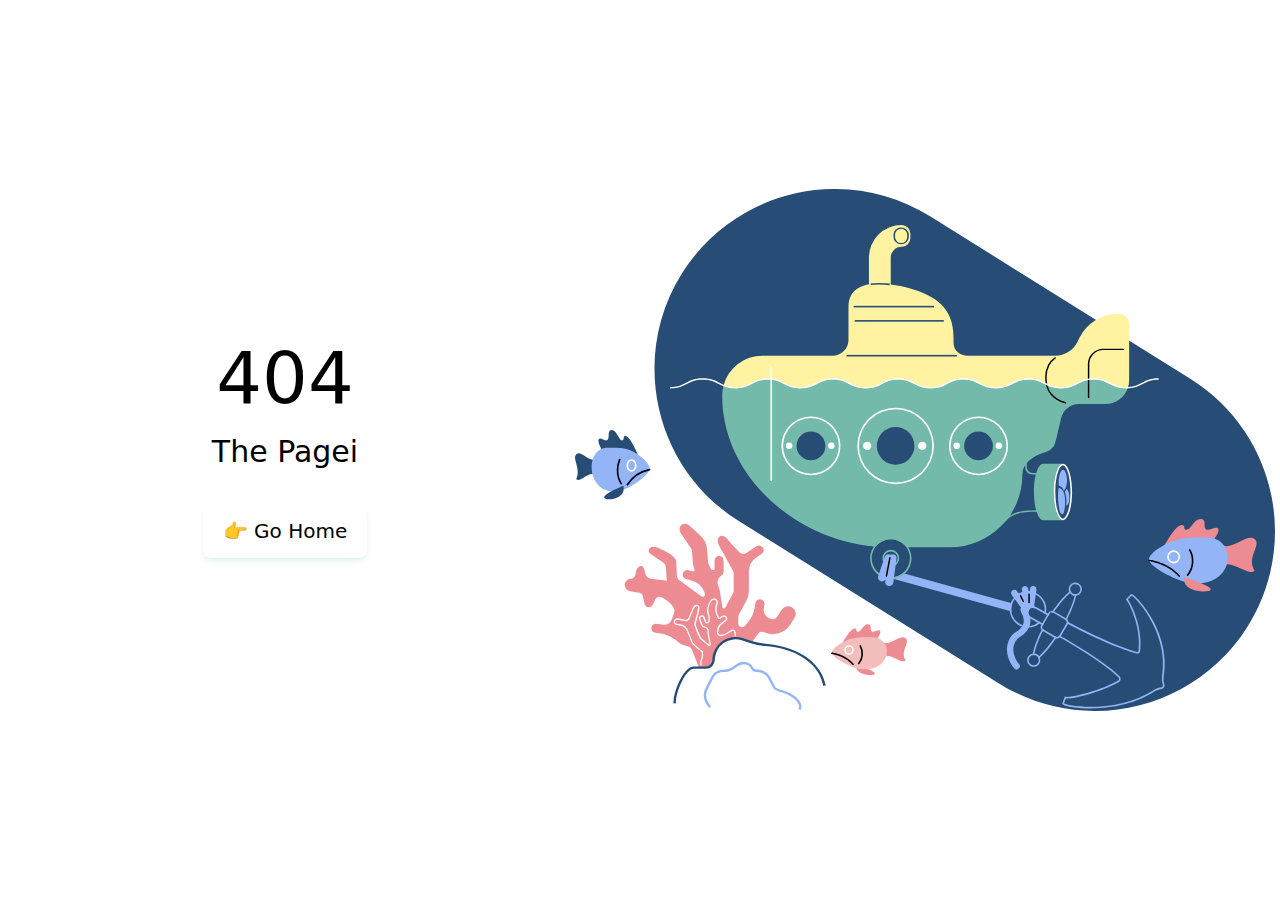
==== index.html @ 5047ad71 "fixbug" ====
<!DOCTYPE html>
<html lang="zh-CN">
<head>
	<meta charset="UTF-8"/>
	<link rel="icon" href="data:image/x-icon;base64,"/>
	<meta name="viewport" content="width=device-width, initial-scale=1.0, maximum-scale=1.0, user-scalable=no">
	<title>夜空动漫</title>
	<script>
		;(function () {
			const prefersDark =
				window.matchMedia &&
				window.matchMedia('(prefers-color-scheme: dark)').matches
			const setting = localStorage.getItem('vueuse-color-scheme') || 'auto'
			if (setting === 'dark' || (prefersDark && setting !== 'light'))
				document.documentElement.classList.toggle('blue', true)
		})()
	</script>
  <script type="module" crossorigin src="https://psysber.github.io/yozora-anime/assets/index-2b02f2ed.js"></script>
  <link rel="stylesheet" href="https://psysber.github.io/yozora-anime/assets/index-c72eae63.css">
</head>

<body>
<div id="app"></div>

<script>
	(function () {
		let redirect = sessionStorage.redirect;
		delete sessionStorage.redirect;
		if (redirect && redirect !== location.href) {
			history.replaceState(null, null, redirect);
		}
	})();
</script>

</body>
</html>
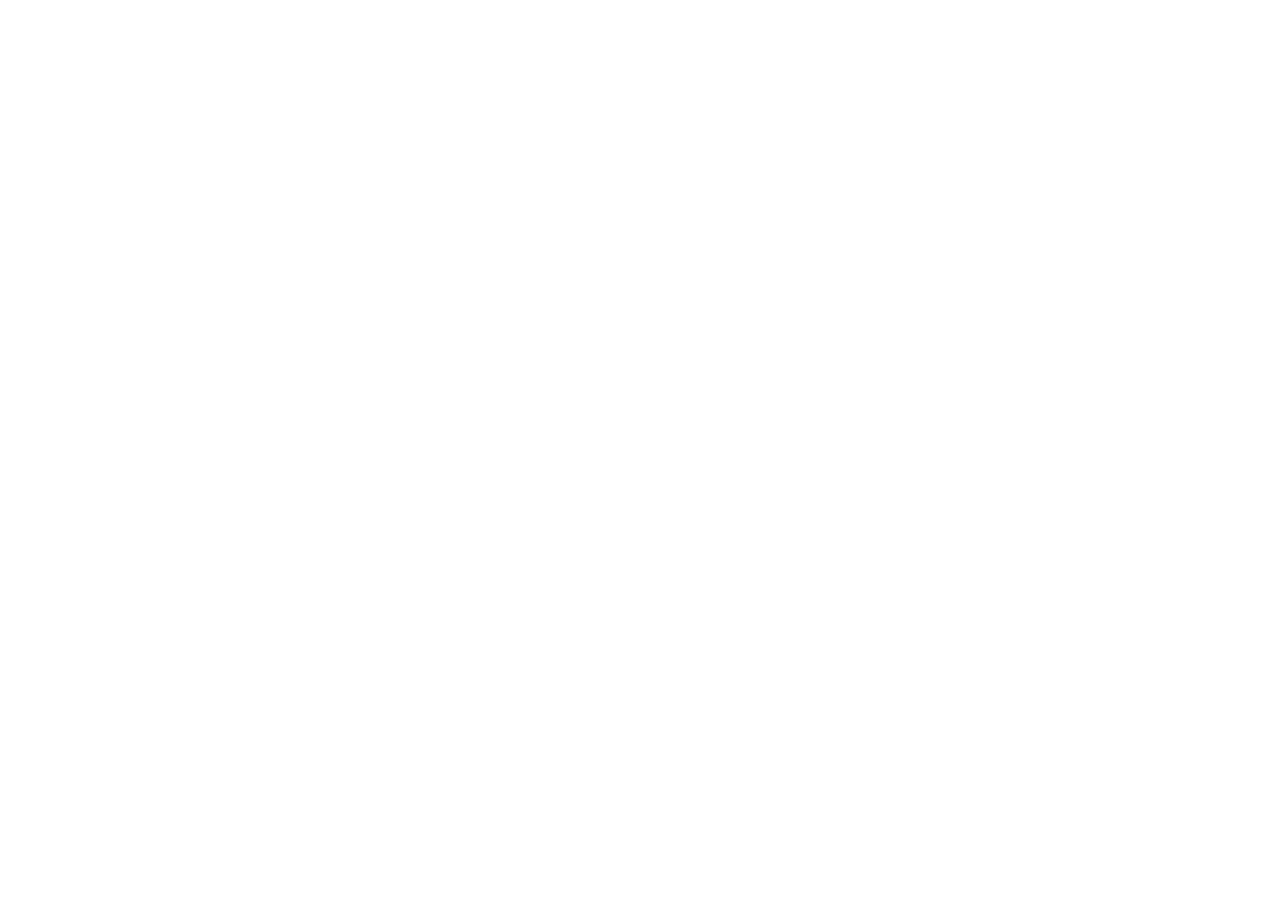
==== commit ae311032: "change-hash-link" ====
--- a/index.html
+++ b/index.html
@@ -15,8 +15,8 @@
 				document.documentElement.classList.toggle('blue', true)
 		})()
 	</script>
-  <script type="module" crossorigin src="https://psysber.github.io/yozora-anime/assets/index-2b02f2ed.js"></script>
-  <link rel="stylesheet" href="https://psysber.github.io/yozora-anime/assets/index-c72eae63.css">
+  <script type="module" crossorigin src="./assets/index-49782ff4.js"></script>
+  <link rel="stylesheet" href="./assets/index-3a77ed1a.css">
 </head>
 
 <body>
--- a/assets/index-3a77ed1a.css
+++ b/assets/index-3a77ed1a.css
@@ -0,0 +1 @@
+*,:before,:after{-webkit-box-sizing:border-box;box-sizing:border-box;border-width:0;border-style:solid;border-color:#e5e7eb}*{--tw-ring-inset: var(--tw-empty, );--tw-ring-offset-width: 0px;--tw-ring-offset-color: #fff;--tw-ring-color: rgba(59, 130, 246, .5);--tw-ring-offset-shadow: 0 0 #0000;--tw-ring-shadow: 0 0 #0000;--tw-shadow: 0 0 #0000}:root{-moz-tab-size:4;-o-tab-size:4;tab-size:4}:-moz-focusring{outline:1px dotted ButtonText}:-moz-ui-invalid{box-shadow:none}::moz-focus-inner{border-style:none;padding:0}::-webkit-inner-spin-button,::-webkit-outer-spin-button{height:auto}::-webkit-search-decoration{-webkit-appearance:none}::-webkit-file-upload-button{-webkit-appearance:button;font:inherit}[type=search]{-webkit-appearance:textfield;outline-offset:-2px}abbr[title]{-webkit-text-decoration:underline dotted;text-decoration:underline dotted}a{color:inherit;text-decoration:inherit}body{margin:0;font-family:inherit;line-height:inherit}button,input{font-family:inherit;font-size:100%;line-height:1.15;margin:0;padding:0;line-height:inherit;color:inherit}button{text-transform:none;background-color:transparent;background-image:none}button,[type=button],[type=reset],[type=submit]{-webkit-appearance:button}button,[role=button]{cursor:pointer}html{-webkit-text-size-adjust:100%;font-family:ui-sans-serif,system-ui,-apple-system,BlinkMacSystemFont,Segoe UI,Roboto,Helvetica Neue,Arial,Noto Sans,sans-serif,"Apple Color Emoji","Segoe UI Emoji",Segoe UI Symbol,"Noto Color Emoji";line-height:1.5}h1{font-size:inherit;font-weight:inherit}img{border-style:solid;display:block;vertical-align:middle;max-width:100%;height:auto}input::placeholder{opacity:1;color:#9ca3af}input::webkit-input-placeholder{opacity:1;color:#9ca3af}input::-moz-placeholder{opacity:1;color:#9ca3af}input:-ms-input-placeholder{opacity:1;color:#9ca3af}input::-ms-input-placeholder{opacity:1;color:#9ca3af}pre{font-size:1em;font-family:ui-monospace,SFMono-Regular,Menlo,Monaco,Consolas,Liberation Mono,Courier New,monospace}p,h1,pre{margin:0}ul{list-style:none;margin:0;padding:0}.prose{color:#374151;max-width:65ch;font-size:1rem;line-height:1.75}.prose [class~=lead]{color:#4b5563;font-size:1.25em;line-height:1.6;margin-top:1.2em;margin-bottom:1.2em}.prose a{color:#111827;text-decoration:underline;font-weight:500}.prose strong{color:#111827;font-weight:600}.prose ol[type=A]{--list-counter-style: upper-alpha}.prose ol[type=a]{--list-counter-style: lower-alpha}.prose ol[type="A s"]{--list-counter-style: upper-alpha}.prose ol[type="a s"]{--list-counter-style: lower-alpha}.prose ol[type=I]{--list-counter-style: upper-roman}.prose ol[type=i]{--list-counter-style: lower-roman}.prose ol[type="I s"]{--list-counter-style: upper-roman}.prose ol[type="i s"]{--list-counter-style: lower-roman}.prose ol[type="1"]{--list-counter-style: decimal}.prose ol>li{position:relative;padding-left:1.75em}.prose ol>li:before{content:counter(list-item,var(--list-counter-style, decimal)) ".";position:absolute;font-weight:400;color:#6b7280;left:0}.prose ul>li{position:relative;padding-left:1.75em}.prose ul>li:before{content:"";position:absolute;background-color:#d1d5db;border-radius:50%;width:.375em;height:.375em;top:.6875em;left:.25em}.prose hr{border-color:#e5e7eb;margin-top:3em;margin-bottom:3em}.prose blockquote{font-weight:500;font-style:italic;color:#111827;border-left-width:.25rem;border-color:#e5e7eb;quotes:"\201c""\201d""\2018""\2019";margin-top:1.6em;margin-bottom:1.6em;padding-left:1em}.prose blockquote p:first-of-type:before{content:open-quote}.prose blockquote p:last-of-type:after{content:close-quote}.prose h1{color:#111827;font-weight:800;font-size:2.25em;margin-top:0;margin-bottom:.8888889em;line-height:1.1111111}.prose h2{color:#111827;font-weight:700;font-size:1.5em;margin-top:2em;margin-bottom:1em;line-height:1.3333333}.prose h3{color:#111827;font-weight:600;font-size:1.25em;margin-top:1.6em;margin-bottom:.6em;line-height:1.6}.prose h4{color:#111827;font-weight:600;margin-top:1.5em;margin-bottom:.5em;line-height:1.5}.prose figure figcaption{color:#6b7280;font-size:.875em;line-height:1.4285714;margin-top:.8571429em}.prose code{color:#111827;font-weight:600;font-size:.875em}.prose code:before{content:"`"}.prose code:after{content:"`"}.prose a code{color:#111827}.prose pre{color:#e5e7eb;background-color:#1f2937;overflow-x:auto;font-size:.875em;line-height:1.7142857;margin-top:1.7142857em;margin-bottom:1.7142857em;border-radius:.375rem;padding:.8571429em 1.1428571em}.prose pre code{background-color:transparent;border-width:0;border-radius:0;padding:0;font-weight:400;color:inherit;font-size:inherit;font-family:inherit;line-height:inherit}.prose pre code:before{content:none}.prose pre code:after{content:none}.prose table{width:100%;table-layout:auto;text-align:left;margin-top:2em;margin-bottom:2em;font-size:.875em;line-height:1.7142857}.prose thead{color:#111827;font-weight:600;border-bottom-width:1px;border-bottom-color:#d1d5db}.prose thead th{vertical-align:bottom;padding-right:.5714286em;padding-bottom:.5714286em;padding-left:.5714286em}.prose tbody tr{border-bottom-width:1px;border-bottom-color:#e5e7eb}.prose tbody tr:last-child{border-bottom-width:0}.prose tbody td{vertical-align:top;padding:.5714286em}.prose p{margin-top:1.25em;margin-bottom:1.25em}.prose img{margin-top:2em;margin-bottom:2em}.prose video{margin-top:2em;margin-bottom:2em}.prose figure{margin-top:2em;margin-bottom:2em}.prose figure>*{margin-top:0;margin-bottom:0}.prose h2 code{font-size:.875em}.prose h3 code{font-size:.9em}.prose ol,.prose ul{margin-top:1.25em;margin-bottom:1.25em;list-style-type:none}.prose li{margin-top:.5em;margin-bottom:.5em}.prose>ul>li p{margin-top:.75em;margin-bottom:.75em}.prose>ul>li>*:first-child{margin-top:1.25em}.prose>ul>li>*:last-child{margin-bottom:1.25em}.prose>ol>li>*:first-child{margin-top:1.25em}.prose>ol>li>*:last-child{margin-bottom:1.25em}.prose ul ul,.prose ul ol,.prose ol ul,.prose ol ol{margin-top:.75em;margin-bottom:.75em}.prose hr+*{margin-top:0}.prose h2+*{margin-top:0}.prose h3+*{margin-top:0}.prose h4+*{margin-top:0}.prose thead th:first-child{padding-left:0}.prose thead th:last-child{padding-right:0}.prose tbody td:first-child{padding-left:0}.prose tbody td:last-child{padding-right:0}.prose>:first-child{margin-top:0}.prose>:last-child{margin-bottom:0}.prose-slate a,.prose-slate a code{color:#475569}@media (min-width: 768px){.md\:prose-lg{font-size:1.125rem;line-height:1.7777778}.md\:prose-lg p{margin-top:1.3333333em;margin-bottom:1.3333333em}.md\:prose-lg [class~=lead]{font-size:1.2222222em;line-height:1.4545455;margin-top:1.0909091em;margin-bottom:1.0909091em}.md\:prose-lg blockquote{margin-top:1.6666667em;margin-bottom:1.6666667em;padding-left:1em}.md\:prose-lg h1{font-size:2.6666667em;margin-top:0;margin-bottom:.8333333em;line-height:1}.md\:prose-lg h2{font-size:1.6666667em;margin-top:1.8666667em;margin-bottom:1.0666667em;line-height:1.3333333}.md\:prose-lg h3{font-size:1.3333333em;margin-top:1.6666667em;margin-bottom:.6666667em;line-height:1.5}.md\:prose-lg h4{margin-top:1.7777778em;margin-bottom:.4444444em;line-height:1.5555556}.md\:prose-lg img{margin-top:1.7777778em;margin-bottom:1.7777778em}.md\:prose-lg video{margin-top:1.7777778em;margin-bottom:1.7777778em}.md\:prose-lg figure{margin-top:1.7777778em;margin-bottom:1.7777778em}.md\:prose-lg figure>*{margin-top:0;margin-bottom:0}.md\:prose-lg figure figcaption{font-size:.8888889em;line-height:1.5;margin-top:1em}.md\:prose-lg code{font-size:.8888889em}.md\:prose-lg h2 code{font-size:.8666667em}.md\:prose-lg h3 code{font-size:.875em}.md\:prose-lg pre{font-size:.8888889em;line-height:1.75;margin-top:2em;margin-bottom:2em;border-radius:.375rem;padding:1em 1.5em}.md\:prose-lg ol,.md\:prose-lg ul{margin-top:1.3333333em;margin-bottom:1.3333333em}.md\:prose-lg li{margin-top:.6666667em;margin-bottom:.6666667em}.md\:prose-lg ol>li{padding-left:1.6666667em}.md\:prose-lg ol>li:before{left:0}.md\:prose-lg ul>li{padding-left:1.6666667em}.md\:prose-lg ul>li:before{width:.3333333em;height:.3333333em;top:calc(.8888889em - .1666667em);left:.2222222em}.md\:prose-lg>ul>li p{margin-top:.8888889em;margin-bottom:.8888889em}.md\:prose-lg>ul>li>*:first-child{margin-top:1.3333333em}.md\:prose-lg>ul>li>*:last-child{margin-bottom:1.3333333em}.md\:prose-lg>ol>li>*:first-child{margin-top:1.3333333em}.md\:prose-lg>ol>li>*:last-child{margin-bottom:1.3333333em}.md\:prose-lg ul ul,.md\:prose-lg ul ol,.md\:prose-lg ol ul,.md\:prose-lg ol ol{margin-top:.8888889em;margin-bottom:.8888889em}.md\:prose-lg hr{margin-top:3.1111111em;margin-bottom:3.1111111em}.md\:prose-lg hr+*{margin-top:0}.md\:prose-lg h2+*{margin-top:0}.md\:prose-lg h3+*{margin-top:0}.md\:prose-lg h4+*{margin-top:0}.md\:prose-lg table{font-size:.8888889em;line-height:1.5}.md\:prose-lg thead th{padding-right:.75em;padding-bottom:.75em;padding-left:.75em}.md\:prose-lg thead th:first-child{padding-left:0}.md\:prose-lg thead th:last-child{padding-right:0}.md\:prose-lg tbody td{padding:.75em}.md\:prose-lg tbody td:first-child{padding-left:0}.md\:prose-lg tbody td:last-child{padding-right:0}.md\:prose-lg>:first-child{margin-top:0}.md\:prose-lg>:last-child{margin-bottom:0}}@media (min-width: 1024px){.lg\:prose-lg{font-size:1.125rem;line-height:1.7777778}.lg\:prose-lg p{margin-top:1.3333333em;margin-bottom:1.3333333em}.lg\:prose-lg [class~=lead]{font-size:1.2222222em;line-height:1.4545455;margin-top:1.0909091em;margin-bottom:1.0909091em}.lg\:prose-lg blockquote{margin-top:1.6666667em;margin-bottom:1.6666667em;padding-left:1em}.lg\:prose-lg h1{font-size:2.6666667em;margin-top:0;margin-bottom:.8333333em;line-height:1}.lg\:prose-lg h2{font-size:1.6666667em;margin-top:1.8666667em;margin-bottom:1.0666667em;line-height:1.3333333}.lg\:prose-lg h3{font-size:1.3333333em;margin-top:1.6666667em;margin-bottom:.6666667em;line-height:1.5}.lg\:prose-lg h4{margin-top:1.7777778em;margin-bottom:.4444444em;line-height:1.5555556}.lg\:prose-lg img{margin-top:1.7777778em;margin-bottom:1.7777778em}.lg\:prose-lg video{margin-top:1.7777778em;margin-bottom:1.7777778em}.lg\:prose-lg figure{margin-top:1.7777778em;margin-bottom:1.7777778em}.lg\:prose-lg figure>*{margin-top:0;margin-bottom:0}.lg\:prose-lg figure figcaption{font-size:.8888889em;line-height:1.5;margin-top:1em}.lg\:prose-lg code{font-size:.8888889em}.lg\:prose-lg h2 code{font-size:.8666667em}.lg\:prose-lg h3 code{font-size:.875em}.lg\:prose-lg pre{font-size:.8888889em;line-height:1.75;margin-top:2em;margin-bottom:2em;border-radius:.375rem;padding:1em 1.5em}.lg\:prose-lg ol,.lg\:prose-lg ul{margin-top:1.3333333em;margin-bottom:1.3333333em}.lg\:prose-lg li{margin-top:.6666667em;margin-bottom:.6666667em}.lg\:prose-lg ol>li{padding-left:1.6666667em}.lg\:prose-lg ol>li:before{left:0}.lg\:prose-lg ul>li{padding-left:1.6666667em}.lg\:prose-lg ul>li:before{width:.3333333em;height:.3333333em;top:calc(.8888889em - .1666667em);left:.2222222em}.lg\:prose-lg>ul>li p{margin-top:.8888889em;margin-bottom:.8888889em}.lg\:prose-lg>ul>li>*:first-child{margin-top:1.3333333em}.lg\:prose-lg>ul>li>*:last-child{margin-bottom:1.3333333em}.lg\:prose-lg>ol>li>*:first-child{margin-top:1.3333333em}.lg\:prose-lg>ol>li>*:last-child{margin-bottom:1.3333333em}.lg\:prose-lg ul ul,.lg\:prose-lg ul ol,.lg\:prose-lg ol ul,.lg\:prose-lg ol ol{margin-top:.8888889em;margin-bottom:.8888889em}.lg\:prose-lg hr{margin-top:3.1111111em;margin-bottom:3.1111111em}.lg\:prose-lg hr+*{margin-top:0}.lg\:prose-lg h2+*{margin-top:0}.lg\:prose-lg h3+*{margin-top:0}.lg\:prose-lg h4+*{margin-top:0}.lg\:prose-lg table{font-size:.8888889em;line-height:1.5}.lg\:prose-lg thead th{padding-right:.75em;padding-bottom:.75em;padding-left:.75em}.lg\:prose-lg thead th:first-child{padding-left:0}.lg\:prose-lg thead th:last-child{padding-right:0}.lg\:prose-lg tbody td{padding:.75em}.lg\:prose-lg tbody td:first-child{padding-left:0}.lg\:prose-lg tbody td:last-child{padding-right:0}.lg\:prose-lg>:first-child{margin-top:0}.lg\:prose-lg>:last-child{margin-bottom:0}}:root{--prism-scheme: light;--prism-foreground: #6e6e6e;--prism-background: #f4f4f4;--prism-comment: #a8a8a8;--prism-string: #555555;--prism-literal: #333333;--prism-keyword: #000000;--prism-function: #4f4f4f;--prism-deleted: #333333;--prism-class: #333333;--prism-builtin: #757575;--prism-property: #333333;--prism-namespace: #4f4f4f;--prism-punctuation: #ababab;--prism-decorator: var(--prism-class);--prism-operator: var(--prism-punctuation);--prism-number: var(--prism-literal);--prism-boolean: var(--prism-literal);--prism-variable: var(--prism-literal);--prism-constant: var(--prism-literal);--prism-symbol: var(--prism-literal);--prism-interpolation: var(--prism-literal);--prism-selector: var(--prism-keyword);--prism-keyword-control: var(--prism-keyword);--prism-regex: var(--prism-string);--prism-json-property: var(--prism-property);--prism-inline-background: var(--prism-background);--prism-comment-style: italic;--prism-url-decoration: underline;--prism-line-number: #a5a5a5;--prism-line-number-gutter: #333333;--prism-line-highlight-background: #eeeeee;--prism-selection-background: #dddddd;--prism-marker-color: var(--prism-foreground);--prism-marker-opacity: .4;--prism-marker-font-size: .8em;--prism-font-size: 1em;--prism-line-height: 1.5em;--prism-font-family: monospace;--prism-inline-font-size: var(--prism-font-size);--prism-block-font-size: var(--prism-font-size);--prism-tab-size: 2;--prism-block-padding-x: 1em;--prism-block-padding-y: 1em;--prism-block-margin-x: 0;--prism-block-margin-y: .5em;--prism-block-radius: .3em;--prism-inline-padding-x: .3em;--prism-inline-padding-y: .1em;--prism-inline-radius: .3em;--color-highlight: 178, 102, 255;--color-bg-base: 249, 250, 251;--color-bg-nav: 243, 244, 246;--color-text-main: 31, 41, 55;--color-text-muted: 243, 244, 246;--color-text-invert: 178, 102, 255;--color-fill-main: 59, 130, 246;--color-fill-muted: 191, 219, 254}div[class*=language-],pre[class*=language-],code[class*=language-]{font-size:var(--prism-font-size);font-family:var(--prism-font-family);direction:ltr;text-align:left;white-space:pre;word-spacing:normal;word-break:normal;line-height:var(--prism-line-height);-moz-tab-size:var(--prism-tab-size);-o-tab-size:var(--prism-tab-size);tab-size:var(--prism-tab-size);-webkit-hyphens:none;-moz-hyphens:none;-ms-hyphens:none;hyphens:none;color:var(--prism-foreground)!important}div[class*=language-],pre[class*=language-]{font-size:var(--prism-block-font-size);padding:var(--prism-block-padding-y) var(--prism-block-padding-x);margin:var(--prism-block-margin-y) var(--prism-block-margin-x);border-radius:var(--prism-block-radius);overflow:auto;background:var(--prism-background)}:not(pre)>code[class*=language-]{font-size:var(--prism-inline-font-size);padding:var(--prism-inline-padding-y) var(--prism-inline-padding-x);border-radius:var(--prism-inline-radius);background:var(--prism-inline-background)}pre[class*=language-]::-moz-selection,pre[class*=language-] ::-moz-selection,code[class*=language-]::-moz-selection,code[class*=language-] ::-moz-selection{background:var(--prism-selection-background)}pre[class*=language-]::selection,pre[class*=language-] ::selection,code[class*=language-]::selection,code[class*=language-] ::selection{background:var(--prism-selection-background)}.token.comment,.token.prolog,.token.doctype,.token.cdata{color:var(--prism-comment);font-style:var(--prism-comment-style)}.token.namespace{color:var(--prism-namespace)}.token.interpolation{color:var(--prism-interpolation)}.token.string{color:var(--prism-string)}.token.punctuation{color:var(--prism-punctuation)}.token.operator{color:var(--prism-operator)}.token.keyword.module,.token.keyword.control-flow{color:var(--prism-keyword-control)}.token.url,.token.symbol,.token.inserted{color:var(--prism-symbol)}.token.constant{color:var(--prism-constant)}.token.string.url{text-decoration:var(--prism-url-decoration)}.token.boolean,.language-json .token.boolean{color:var(--prism-boolean)}.token.number,.language-json .token.number{color:var(--prism-number)}.token.variable{color:var(--prism-variable)}.token.keyword{color:var(--prism-keyword)}.token.atrule,.token.attr-value,.token.selector{color:var(--prism-selector)}.token.function{color:var(--prism-function)}.token.deleted{color:var(--prism-deleted)}.token.important,.token.bold{font-weight:700}.token.italic{font-style:italic}.token.class-name{color:var(--prism-class)}.token.tag,.token.builtin{color:var(--prism-builtin)}.token.attr-name,.token.property,.token.entity{color:var(--prism-property)}.language-json .token.property{color:var(--prism-json-property)}.token.regex{color:var(--prism-regex)}.token.decorator,.token.annotation{color:var(--prism-decorator)}.line-numbers .line-numbers-rows{border-right-color:var(--prism-line-number)}.line-numbers-rows>span:before{color:var(--prism-line-number-gutter)}.line-highlight{background:var(--prism-line-highlight-background)}.prose{--prism-font-family: -apple-system, BlinkMacSystemFont, Segoe UI, Helvetica, Arial, sans-serif, Apple Color Emoji, Segoe UI Emoji, Segoe UI Symbol;scroll-behavior:smooth}.prose pre{font-weight:500;font-size:1rem;color:#495057;background:#f8f9fa}.dark .prose h2{color:#fff}html:not(.dark){--prism-foreground: #393a34;--prism-background: #f8f8f8;--prism-comment: #868e96;--prism-namespace: #444444;--prism-string: #bc8671;--prism-punctuation: #80817d;--prism-literal: #36acaa;--prism-keyword: #d73a49;--prism-function: #0c4c7d;--prism-deleted: #9a050f;--prism-class: #2b91af;--prism-builtin: #800000;--prism-property: #ce9178;--prism-regex: #ad502b}html.dark{--prism-foreground: #d4d4d4;--prism-background: #1e1e1e;--prism-namespace: #aaaaaa;--prism-comment: #868e96;--prism-namespace: #444444;--prism-string: #ce9178;--prism-punctuation: #d4d4d4;--prism-literal: #36acaa;--prism-keyword: #0ca678;--prism-function: #dcdcaa;--prism-deleted: #9a050f;--prism-class: #4ec9b0;--prism-builtin: #d16969;--prism-property: #ce9178;--prism-regex: #ad502b;color:#e5e7eb;background:#121212}ol{padding-left:15px}.prose blockquote p:first-of-type:before{content:none}.prose-sm p{font-weight:500}.prose blockquote{margin:0;font-style:normal}html.dark .prose blockquote{color:#fff}html.dark .prose pre{color:#f8f9fa;background:#495057}.token.comment{font-style:normal;font-size:.5rem}@media screen and (max-width: 320px){body{font-size:14px}}@media screen and (min-width: 320px) and (max-width: 480px){body{font-size:16px}}@media screen and (min-width: 480px){body{font-size:18px}}html,body,#app{margin:0;padding:0}input::-ms-input-placeholder{text-align:center}input::-webkit-input-placeholder{text-align:center}img{width:100%;height:100%;object-fit:cover}.hover_anime{--tw-translate-x: 0;--tw-translate-y: 0;--tw-translate-z: 0;--tw-rotate: 0;--tw-rotate-x: 0;--tw-rotate-y: 0;--tw-rotate-z: 0;--tw-skew-x: 0;--tw-skew-y: 0;--tw-scale-x: 1;--tw-scale-y: 1;--tw-scale-z: 1;-webkit-transform:translateX(var(--tw-translate-x)) translateY(var(--tw-translate-y)) translateZ(var(--tw-translate-z)) rotate(var(--tw-rotate)) rotateX(var(--tw-rotate-x)) rotateY(var(--tw-rotate-y)) rotateZ(var(--tw-rotate-z)) skewX(var(--tw-skew-x)) skewY(var(--tw-skew-y)) scaleX(var(--tw-scale-x)) scaleY(var(--tw-scale-y)) scaleZ(var(--tw-scale-z));-ms-transform:translateX(var(--tw-translate-x)) translateY(var(--tw-translate-y)) translateZ(var(--tw-translate-z)) rotate(var(--tw-rotate)) rotateX(var(--tw-rotate-x)) rotateY(var(--tw-rotate-y)) rotateZ(var(--tw-rotate-z)) skewX(var(--tw-skew-x)) skewY(var(--tw-skew-y)) scaleX(var(--tw-scale-x)) scaleY(var(--tw-scale-y)) scaleZ(var(--tw-scale-z));transform:translate(var(--tw-translate-x)) translateY(var(--tw-translate-y)) translateZ(var(--tw-translate-z)) rotate(var(--tw-rotate)) rotateX(var(--tw-rotate-x)) rotateY(var(--tw-rotate-y)) rotate(var(--tw-rotate-z)) skew(var(--tw-skew-x)) skewY(var(--tw-skew-y)) scaleX(var(--tw-scale-x)) scaleY(var(--tw-scale-y)) scaleZ(var(--tw-scale-z));-webkit-transition-property:background-color,border-color,color,fill,stroke,opacity,-webkit-box-shadow,-webkit-transform,filter,backdrop-filter;-o-transition-property:background-color,border-color,color,fill,stroke,opacity,box-shadow,transform,filter,backdrop-filter;transition-property:background-color,border-color,color,fill,stroke,opacity,box-shadow,-webkit-box-shadow,transform,-webkit-transform,filter,backdrop-filter;-webkit-transition-timing-function:cubic-bezier(.4,0,.2,1);-o-transition-timing-function:cubic-bezier(.4,0,.2,1);transition-timing-function:cubic-bezier(.4,0,.2,1);-webkit-transition-duration:.15s;-o-transition-duration:.15s;transition-duration:.15s;-webkit-transition-duration:.2s;-o-transition-duration:.2s;transition-duration:.2s}.hover_anime:hover{--tw-translate-y: -.25rem}.hover_pointer li:not(:first-child):hover{--tw-translate-x: 0;--tw-translate-y: 0;--tw-translate-z: 0;--tw-rotate: 0;--tw-rotate-x: 0;--tw-rotate-y: 0;--tw-rotate-z: 0;--tw-skew-x: 0;--tw-skew-y: 0;--tw-scale-x: 1;--tw-scale-y: 1;--tw-scale-z: 1;-webkit-transform:translateX(var(--tw-translate-x)) translateY(var(--tw-translate-y)) translateZ(var(--tw-translate-z)) rotate(var(--tw-rotate)) rotateX(var(--tw-rotate-x)) rotateY(var(--tw-rotate-y)) rotateZ(var(--tw-rotate-z)) skewX(var(--tw-skew-x)) skewY(var(--tw-skew-y)) scaleX(var(--tw-scale-x)) scaleY(var(--tw-scale-y)) scaleZ(var(--tw-scale-z));-ms-transform:translateX(var(--tw-translate-x)) translateY(var(--tw-translate-y)) translateZ(var(--tw-translate-z)) rotate(var(--tw-rotate)) rotateX(var(--tw-rotate-x)) rotateY(var(--tw-rotate-y)) rotateZ(var(--tw-rotate-z)) skewX(var(--tw-skew-x)) skewY(var(--tw-skew-y)) scaleX(var(--tw-scale-x)) scaleY(var(--tw-scale-y)) scaleZ(var(--tw-scale-z));transform:translate(var(--tw-translate-x)) translateY(var(--tw-translate-y)) translateZ(var(--tw-translate-z)) rotate(var(--tw-rotate)) rotateX(var(--tw-rotate-x)) rotateY(var(--tw-rotate-y)) rotate(var(--tw-rotate-z)) skew(var(--tw-skew-x)) skewY(var(--tw-skew-y)) scaleX(var(--tw-scale-x)) scaleY(var(--tw-scale-y)) scaleZ(var(--tw-scale-z));-webkit-transition-property:background-color,border-color,color,fill,stroke,opacity,-webkit-box-shadow,-webkit-transform,filter,backdrop-filter;-o-transition-property:background-color,border-color,color,fill,stroke,opacity,box-shadow,transform,filter,backdrop-filter;transition-property:background-color,border-color,color,fill,stroke,opacity,box-shadow,-webkit-box-shadow,transform,-webkit-transform,filter,backdrop-filter;-webkit-transition-timing-function:cubic-bezier(.4,0,.2,1);-o-transition-timing-function:cubic-bezier(.4,0,.2,1);transition-timing-function:cubic-bezier(.4,0,.2,1);-webkit-transition-duration:.15s;-o-transition-duration:.15s;transition-duration:.15s;-webkit-transition-duration:.2s;-o-transition-duration:.2s;transition-duration:.2s;--tw-text-opacity: 1;color:rgba(167,139,250,var(--tw-text-opacity))}.hover_pointer li:not(:first-child):hover:hover{--tw-translate-y: -.25rem}#nprogress{pointer-events:none}#nprogress .bar{--tw-bg-opacity: 1;background-color:rgba(29,78,216,var(--tw-bg-opacity));--tw-bg-opacity: .75;background:repeating-linear-gradient(90deg,#00dc82 0,#34cdfe 50%,#0047e1);position:fixed;z-index:1031;top:0;left:0;width:100%;height:2px}::-webkit-scrollbar{width:11px;height:11px;background-color:#f6f7f8}::-webkit-scrollbar-thumb{background-color:#e9ecef;border-radius:10px}::-webkit-scrollbar-track{background-color:#f6f7f8;border-radius:10px}html.dark ::-webkit-scrollbar,html.dark ::-webkit-scrollbar-track{background-color:#212529}html.dark ::-webkit-scrollbar-thumb{background-color:#343a40}.slide-fade-enter-active{transition:all .3s ease-out}.slide-fade-leave-active{transition:all .5s}.slide-fade-enter-from,.slide-fade-leave-to{opacity:.3}.slide-fade-enter-to,.slide-fade-leave-from{opacity:1}.dark-theme{--color-highlight: 137, 99, 235;--color-bg-base: 75, 85, 99;--color-bg-nav: 55, 65, 81;--color-text-main: 245, 245, 244;--color-text-muted: 250, 250, 249;--color-text-invert: 245, 245, 244;--color-fill-main: 37, 99, 235;--color-fill-muted: 147, 197, 253}.tiger-theme{--color-highlight: 245, 158, 11;--color-bg: 249, 250, 251;--color-bg-nav: 243, 244, 246;--color-text-main: 31, 41, 55;--color-text-muted: 252, 211, 77;--color-text-invert: 254, 252, 232;--color-fill-main: 251, 113, 133;--color-fill-muted: 255, 241, 242}.overflow-line2{overflow:hidden;text-overflow:ellipsis;display:-webkit-box;-webkit-line-clamp:2;-webkit-box-orient:vertical}.container{width:100%;padding-left:1rem;padding-right:1rem}@media (min-width: 640px){.container{max-width:640px;padding-left:2rem;padding-right:2rem}}@media (min-width: 768px){.container{max-width:768px}}@media (min-width: 1024px){.container{max-width:1024px;padding-left:4rem;padding-right:4rem}}@media (min-width: 1280px){.container{max-width:1280px;padding-left:5rem;padding-right:5rem}}@media (min-width: 1536px){.container{max-width:1536px;padding-left:6rem;padding-right:6rem}}.bg-purple-500{--tw-bg-opacity: 1;background-color:rgba(139,92,246,var(--tw-bg-opacity))}.bg-nav{--tw-bg-opacity: 1;background-color:rgba(var(--color-bg-nav),var(--tw-bg-opacity))}.bg-white{--tw-bg-opacity: 1;background-color:rgba(255,255,255,var(--tw-bg-opacity))}.bg-purple-400{--tw-bg-opacity: 1;background-color:rgba(167,139,250,var(--tw-bg-opacity))}.hover\:bg-black\/50:hover{--tw-bg-opacity: .5;background-color:rgba(0,0,0,var(--tw-bg-opacity))}.hover\:bg-gray-100:hover{--tw-bg-opacity: 1;background-color:rgba(243,244,246,var(--tw-bg-opacity))}.bg-black\/30{--tw-bg-opacity: .3;background-color:rgba(0,0,0,var(--tw-bg-opacity))}.bg-yellow-50{--tw-bg-opacity: 1;background-color:rgba(255,251,235,var(--tw-bg-opacity))}.focus\:border-transparent:focus{border-color:transparent}.border-purple-300{--tw-border-opacity: 1;border-color:rgba(196,181,253,var(--tw-border-opacity))}.border-gray-200{--tw-border-opacity: 1;border-color:rgba(229,231,235,var(--tw-border-opacity))}.rounded-full{border-radius:9999px}.rounded-lg{border-radius:.5rem}.rounded{border-radius:.25rem}.border-1{border-width:1px}.border-l-1{border-left-width:1px}.border-b-2{border-bottom-width:2px}.border-t-1{border-top-width:1px}.cursor-pointer{cursor:pointer}.flex{display:-webkit-box;display:-ms-flexbox;display:-webkit-flex;display:flex}.grid{display:-ms-grid;display:grid}.hidden{display:none}.flex-col{-webkit-box-orient:vertical;-webkit-box-direction:normal;-ms-flex-direction:column;-webkit-flex-direction:column;flex-direction:column}.flex-wrap{-ms-flex-wrap:wrap;-webkit-flex-wrap:wrap;flex-wrap:wrap}.flex-nowrap{-ms-flex-wrap:nowrap;-webkit-flex-wrap:nowrap;flex-wrap:nowrap}.items-center{-webkit-box-align:center;-ms-flex-align:center;-webkit-align-items:center;align-items:center}.self-end{-ms-flex-item-align:end;-webkit-align-self:flex-end;align-self:flex-end}.justify-start{-webkit-box-pack:start;-ms-flex-pack:start;-webkit-justify-content:flex-start;justify-content:flex-start}.justify-end{-webkit-box-pack:end;-ms-flex-pack:end;-webkit-justify-content:flex-end;justify-content:flex-end}.justify-center{-webkit-box-pack:center;-ms-flex-pack:center;-webkit-justify-content:center;justify-content:center}.justify-between{-webkit-box-pack:justify;-ms-flex-pack:justify;-webkit-justify-content:space-between;justify-content:space-between}.justify-around{-ms-flex-pack:distribute;-webkit-justify-content:space-around;justify-content:space-around}.flex-grow{-webkit-box-flex:1;-ms-flex-positive:1;-webkit-flex-grow:1;flex-grow:1}.font-mono{font-family:ui-monospace,SFMono-Regular,Menlo,Monaco,Consolas,Liberation Mono,Courier New,monospace}.font-bold{font-weight:700}.font-normal{font-weight:400}.h-5{height:1.25rem}.h-16{height:4rem}.h-full{height:100%}.h-7{height:1.75rem}.h-screen{height:100vh}.h-80{height:20rem}.h-40{height:10rem}.h-10{height:2.5rem}.h-30{height:7.5rem}.h-78{height:19.5rem}.h-23{height:5.75rem}.h-25{height:6.25rem}.text-sm{font-size:.875rem;line-height:1.25rem}.text-lg{font-size:1.125rem;line-height:1.75rem}.text-xs{font-size:.75rem;line-height:1rem}.text-7xl{font-size:4.5rem;line-height:1}.text-3xl{font-size:1.875rem;line-height:2.25rem}.text-base{font-size:1rem;line-height:1.5rem}.m-auto{margin:auto}.m-b-4{margin:1rem}.mx-auto{margin-left:auto;margin-right:auto}.my-2{margin-top:.5rem;margin-bottom:.5rem}.my-4{margin-top:1rem;margin-bottom:1rem}.mt-2{margin-top:.5rem}.mt-4{margin-top:1rem}.mb-2{margin-bottom:.5rem}.mr-4{margin-right:1rem}.mb-4{margin-bottom:1rem}.mt-1{margin-top:.25rem}.min-w-10{min-width:2.5rem}.object-cover{-o-object-fit:cover;object-fit:cover}.opacity-80{opacity:.8}.opacity-0{opacity:0}.hover\:opacity-90:hover{opacity:.9}.hover\:opacity-30:hover{opacity:.3}.focus\:outline-none:focus{outline:2px solid transparent;outline-offset:2px}.overflow-hidden{overflow:hidden}.overflow-clip{overflow:clip}.p-10{padding:2.5rem}.p-1{padding:.25rem}.p-x-3{padding:.75rem}.p-r-2,.p-2{padding:.5rem}.p-x-5{padding:1.25rem}.p-0\.5{padding:.125rem}.p-3{padding:.75rem}.p-x-1{padding:.25rem}.py-4{padding-top:1rem;padding-bottom:1rem}.px-2{padding-left:.5rem;padding-right:.5rem}.py-2{padding-top:.5rem;padding-bottom:.5rem}.px-1{padding-left:.25rem;padding-right:.25rem}.pl-3{padding-left:.75rem}.pl-4{padding-left:1rem}.pr-4{padding-right:1rem}.absolute{position:absolute}.relative{position:relative}.inset-0{top:0px;right:0px;bottom:0px;left:0px}.left-2{left:.5rem}.top-2{top:.5rem}.bottom-1{bottom:.25rem}.bottom-0{bottom:0px}.right-1{right:.25rem}.hover\:shadow-xl:hover{--tw-shadow: 0 20px 25px -5px rgb(0 0 0/.1),0 8px 10px -6px rgb(0 0 0/.1);--tw-shadow-colored: 0 20px 25px -5px var(--tw-shadow-color),0 8px 10px -6px var(--tw-shadow-color);-webkit-box-shadow:var(--tw-ring-offset-shadow,0 0 #0000),var(--tw-ring-shadow,0 0 #0000),var(--tw-shadow);box-shadow:var(--tw-ring-offset-shadow,0 0 #0000),var(--tw-ring-shadow,0 0 #0000),var(--tw-shadow)}.shadow-highlight\/50{--tw-shadow-color: rgba(var(--color-highlight), .5);--tw-shadow: var(--tw-shadow-colored)}.focus\:ring-0:focus{--tw-ring-offset-shadow: var(--tw-ring-inset) 0 0 0 var(--tw-ring-offset-width) var(--tw-ring-offset-color);--tw-ring-shadow: var(--tw-ring-inset) 0 0 0 calc(0px + var(--tw-ring-offset-width)) var(--tw-ring-color);-webkit-box-shadow:var(--tw-ring-offset-shadow),var(--tw-ring-shadow),var(--tw-shadow, 0 0 #0000);box-shadow:var(--tw-ring-offset-shadow),var(--tw-ring-shadow),var(--tw-shadow, 0 0 #0000)}.ring-1{--tw-ring-offset-shadow: var(--tw-ring-inset) 0 0 0 var(--tw-ring-offset-width) var(--tw-ring-offset-color);--tw-ring-shadow: var(--tw-ring-inset) 0 0 0 calc(1px + var(--tw-ring-offset-width)) var(--tw-ring-color);-webkit-box-shadow:var(--tw-ring-offset-shadow),var(--tw-ring-shadow),var(--tw-shadow, 0 0 #0000);box-shadow:var(--tw-ring-offset-shadow),var(--tw-ring-shadow),var(--tw-shadow, 0 0 #0000)}.focus\:ring-purple-600:focus{--tw-ring-opacity: 1;--tw-ring-color: rgba(124, 58, 237, var(--tw-ring-opacity))}.ring-purple-400{--tw-ring-opacity: 1;--tw-ring-color: rgba(167, 139, 250, var(--tw-ring-opacity))}.text-left{text-align:left}.text-center{text-align:center}.text-main{--tw-text-opacity: 1;color:rgba(var(--color-text-main),var(--tw-text-opacity))}.text-gray-700{--tw-text-opacity: 1;color:rgba(55,65,81,var(--tw-text-opacity))}.text-muted{--tw-text-opacity: 1;color:rgba(var(--color-text-muted),var(--tw-text-opacity))}.text-purple-400{--tw-text-opacity: 1;color:rgba(167,139,250,var(--tw-text-opacity))}.text-white{--tw-text-opacity: 1;color:rgba(255,255,255,var(--tw-text-opacity))}.text-invert{--tw-text-opacity: 1;color:rgba(var(--color-text-invert),var(--tw-text-opacity))}.text-gray-400{--tw-text-opacity: 1;color:rgba(156,163,175,var(--tw-text-opacity))}.truncate{overflow:hidden;-o-text-overflow:ellipsis;text-overflow:ellipsis;white-space:nowrap}.whitespace-pre-line{white-space:pre-line}.w-8{width:2rem}.w-1\/2{width:50%}.w-1\/5{width:20%}.w-full{width:100%}.w-60{width:15rem}.w-4\/5{width:80%}.w-0{width:0px}.w-20{width:5rem}.w-26{width:6.5rem}.w-180{width:45rem}.w-30{width:7.5rem}.w-5\/3{width:166.666667%}.w-68{width:17rem}.w-35{width:8.75rem}.w-65{width:16.25rem}.w-5\/2{width:250%}.w-90{width:22.5rem}.z-2{z-index:2}.gap-2{grid-gap:.5rem;gap:.5rem}.gap-4{grid-gap:1rem;gap:1rem}.grid-cols-2{grid-template-columns:repeat(2,minmax(0,1fr))}.grid-cols-3{grid-template-columns:repeat(3,minmax(0,1fr))}.row-span-1{-ms-grid-row-span:span 1 / span 1;grid-row:span 1 / span 1}.row-span-2{-ms-grid-row-span:span 2 / span 2;grid-row:span 2 / span 2}.transform{--tw-translate-x: 0;--tw-translate-y: 0;--tw-translate-z: 0;--tw-rotate: 0;--tw-rotate-x: 0;--tw-rotate-y: 0;--tw-rotate-z: 0;--tw-skew-x: 0;--tw-skew-y: 0;--tw-scale-x: 1;--tw-scale-y: 1;--tw-scale-z: 1;-webkit-transform:translateX(var(--tw-translate-x)) translateY(var(--tw-translate-y)) translateZ(var(--tw-translate-z)) rotate(var(--tw-rotate)) rotateX(var(--tw-rotate-x)) rotateY(var(--tw-rotate-y)) rotateZ(var(--tw-rotate-z)) skewX(var(--tw-skew-x)) skewY(var(--tw-skew-y)) scaleX(var(--tw-scale-x)) scaleY(var(--tw-scale-y)) scaleZ(var(--tw-scale-z));-ms-transform:translateX(var(--tw-translate-x)) translateY(var(--tw-translate-y)) translateZ(var(--tw-translate-z)) rotate(var(--tw-rotate)) rotateX(var(--tw-rotate-x)) rotateY(var(--tw-rotate-y)) rotateZ(var(--tw-rotate-z)) skewX(var(--tw-skew-x)) skewY(var(--tw-skew-y)) scaleX(var(--tw-scale-x)) scaleY(var(--tw-scale-y)) scaleZ(var(--tw-scale-z));transform:translate(var(--tw-translate-x)) translateY(var(--tw-translate-y)) translateZ(var(--tw-translate-z)) rotate(var(--tw-rotate)) rotateX(var(--tw-rotate-x)) rotateY(var(--tw-rotate-y)) rotate(var(--tw-rotate-z)) skew(var(--tw-skew-x)) skewY(var(--tw-skew-y)) scaleX(var(--tw-scale-x)) scaleY(var(--tw-scale-y)) scaleZ(var(--tw-scale-z))}.scale-90{--tw-scale-x: .9;--tw-scale-y: .9;--tw-scale-z: .9}.\<transition,.transition{-webkit-transition-property:background-color,border-color,color,fill,stroke,opacity,-webkit-box-shadow,-webkit-transform,filter,backdrop-filter;-o-transition-property:background-color,border-color,color,fill,stroke,opacity,box-shadow,transform,filter,backdrop-filter;transition-property:background-color,border-color,color,fill,stroke,opacity,box-shadow,-webkit-box-shadow,transform,-webkit-transform,filter,backdrop-filter;-webkit-transition-timing-function:cubic-bezier(.4,0,.2,1);-o-transition-timing-function:cubic-bezier(.4,0,.2,1);transition-timing-function:cubic-bezier(.4,0,.2,1);-webkit-transition-duration:.15s;-o-transition-duration:.15s;transition-duration:.15s}.transition-shadow{-webkit-transition-property:-webkit-box-shadow;-o-transition-property:box-shadow;transition-property:box-shadow,-webkit-box-shadow;-webkit-transition-timing-function:cubic-bezier(.4,0,.2,1);-o-transition-timing-function:cubic-bezier(.4,0,.2,1);transition-timing-function:cubic-bezier(.4,0,.2,1);-webkit-transition-duration:.15s;-o-transition-duration:.15s;transition-duration:.15s}.ease-in-out{-webkit-transition-timing-function:cubic-bezier(.4,0,.2,1);-o-transition-timing-function:cubic-bezier(.4,0,.2,1);transition-timing-function:cubic-bezier(.4,0,.2,1)}.duration-200{-webkit-transition-duration:.2s;-o-transition-duration:.2s;transition-duration:.2s}.duration-300{-webkit-transition-duration:.3s;-o-transition-duration:.3s;transition-duration:.3s}.duration-500{-webkit-transition-duration:.5s;-o-transition-duration:.5s;transition-duration:.5s}@media (min-width: 640px){.sm\:hidden{display:none}}@media (min-width: 768px){.md\:flex{display:-webkit-box;display:-ms-flexbox;display:-webkit-flex;display:flex}.md\:hidden{display:none}}@media (min-width: 1024px){.lg\:block{display:block}.lg\:flex{display:-webkit-box;display:-ms-flexbox;display:-webkit-flex;display:flex}.lg\:grid{display:-ms-grid;display:grid}.lg\:hidden{display:none}.lg\:h-full{height:100%}.lg\:h-60{height:15rem}.lg\:h-100{height:25rem}.lg\:h-128{height:32rem}.lg\:h-50{height:12.5rem}.lg\:text-2xl{font-size:1.5rem;line-height:2rem}.lg\:text-sm{font-size:.875rem;line-height:1.25rem}.lg\:text-base{font-size:1rem;line-height:1.5rem}.lg\:text-lg{font-size:1.125rem;line-height:1.75rem}.lg\:p-0{padding:0}.lg\:p-2{padding:.5rem}.lg\:w-4\/5{width:80%}.lg\:w-1\/3{width:33.333333%}.lg\:w-60{width:15rem}.lg\:w-50{width:12.5rem}.lg\:w-160{width:40rem}.lg\:w-5\/3{width:166.666667%}.lg\:grid-flow-col{grid-auto-flow:column}.lg\:grid-cols-3{grid-template-columns:repeat(3,minmax(0,1fr))}.lg\:grid-cols-6{grid-template-columns:repeat(6,minmax(0,1fr))}.lg\:grid-rows-1{grid-template-rows:repeat(1,minmax(0,1fr))}}.app[data-v-e46ff7df]{background-size:100% 100%;position:absolute;transform:scale(var(--scale)) translate(-50%,-50%);display:flex;flex-direction:column;transform-origin:0 0;left:50%;top:50%}
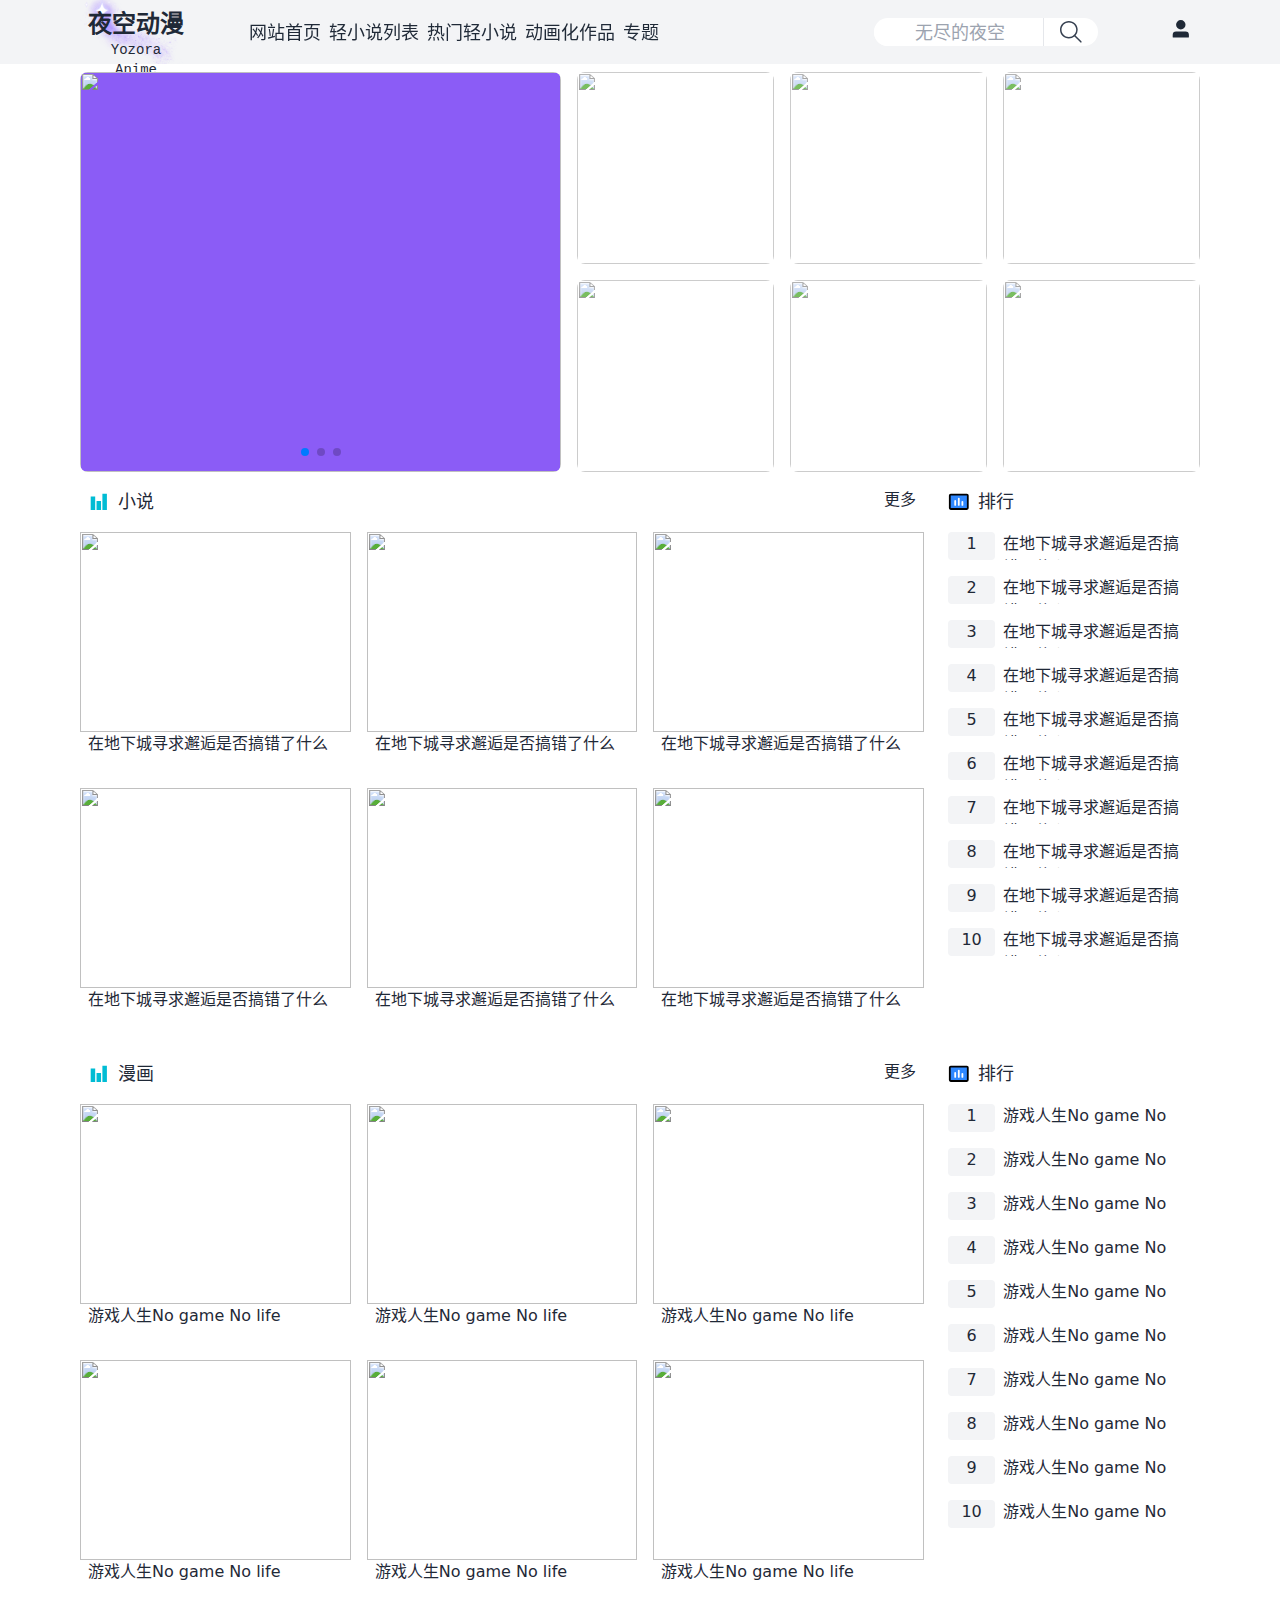
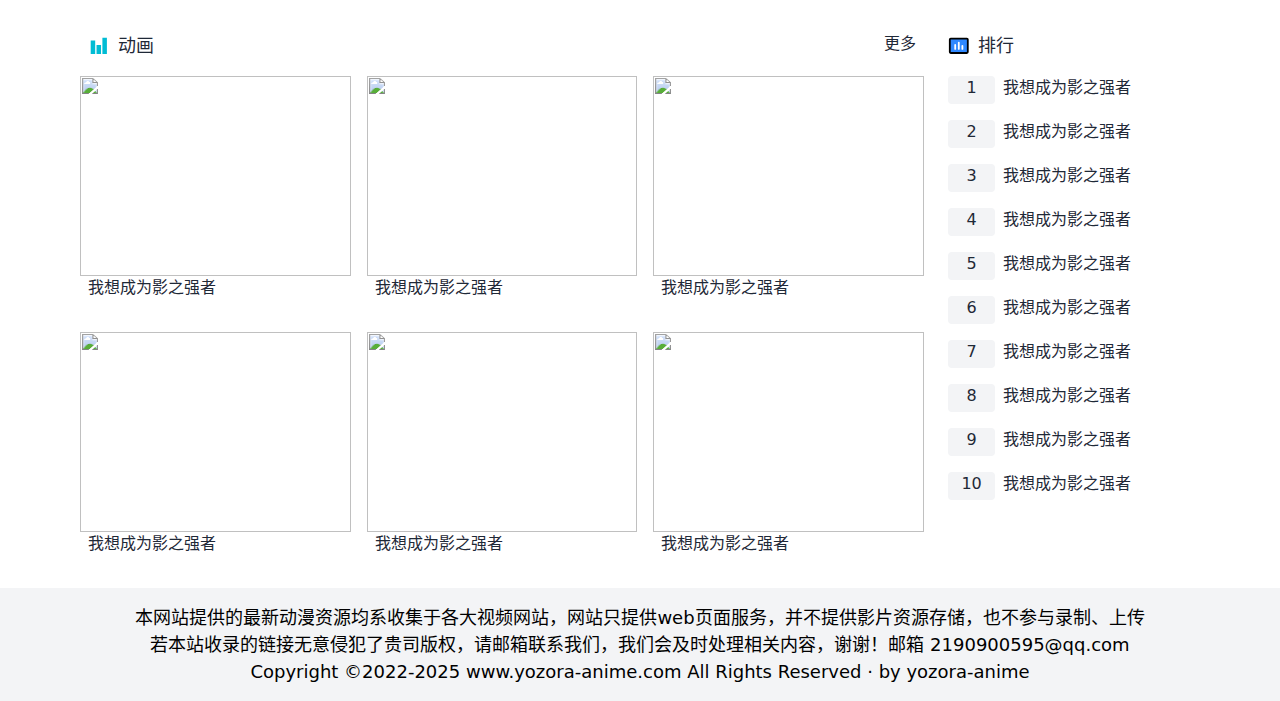
==== commit 06682201: "fixbug" ====
--- a/index.html
+++ b/index.html
@@ -15,7 +15,7 @@
 				document.documentElement.classList.toggle('blue', true)
 		})()
 	</script>
-  <script type="module" crossorigin src="./assets/index-49782ff4.js"></script>
+  <script type="module" crossorigin src="./assets/index-7fd5f7e5.js"></script>
   <link rel="stylesheet" href="./assets/index-3a77ed1a.css">
 </head>
 
